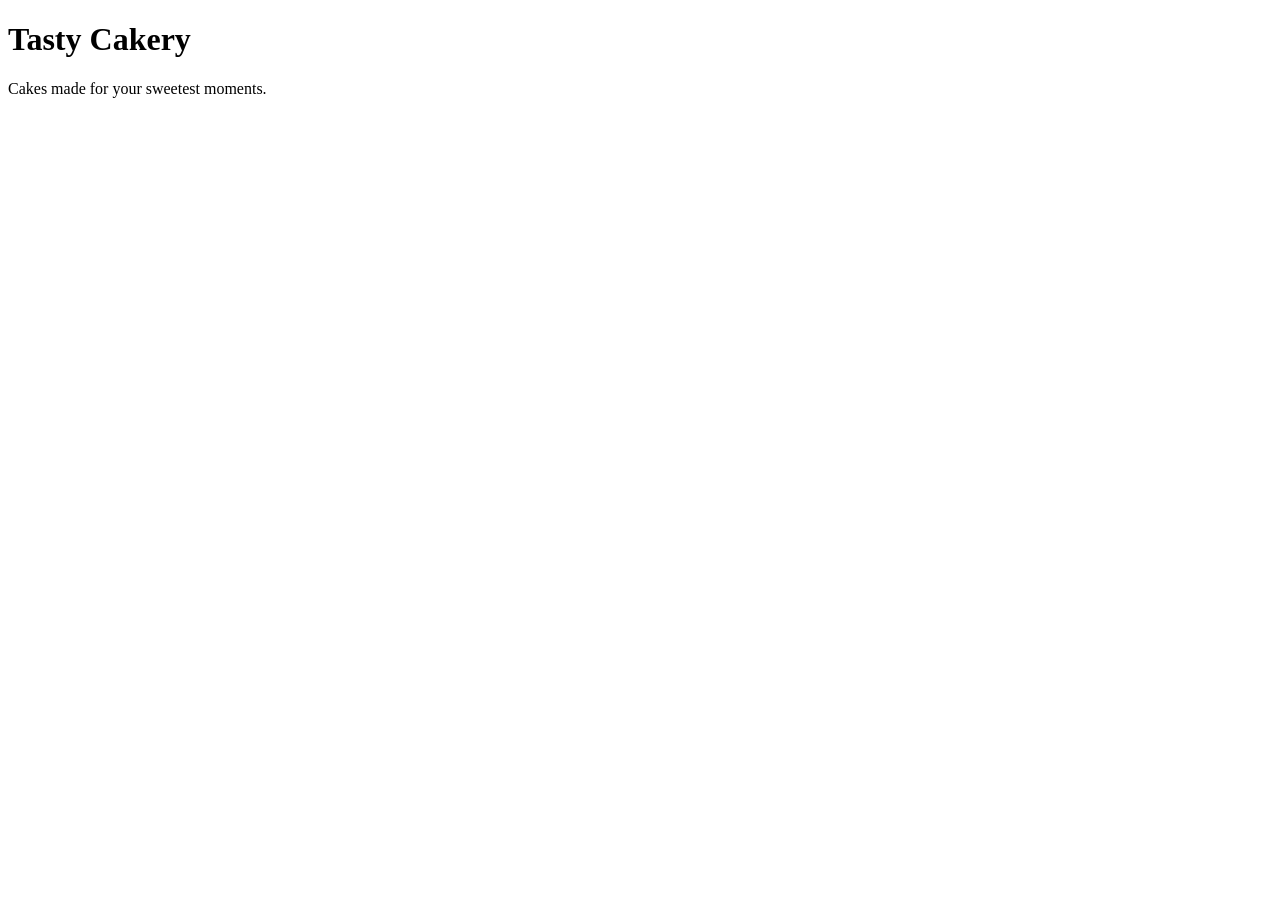
==== index.html @ 33e9cda9 "Initial Tasty Cakery website" ====
<!DOCTYPE html>
<html lang="en">

<head>
    <meta charset="UTF-8">
    <meta name="viewport" content="width=device-width, initial-scale=1.0">

    <title>Tasty Cakery</title>
</head>

<body>

    <h1>Tasty Cakery</h1>

    <p>Cakes made for your sweetest moments.</p>

</body>

</html>
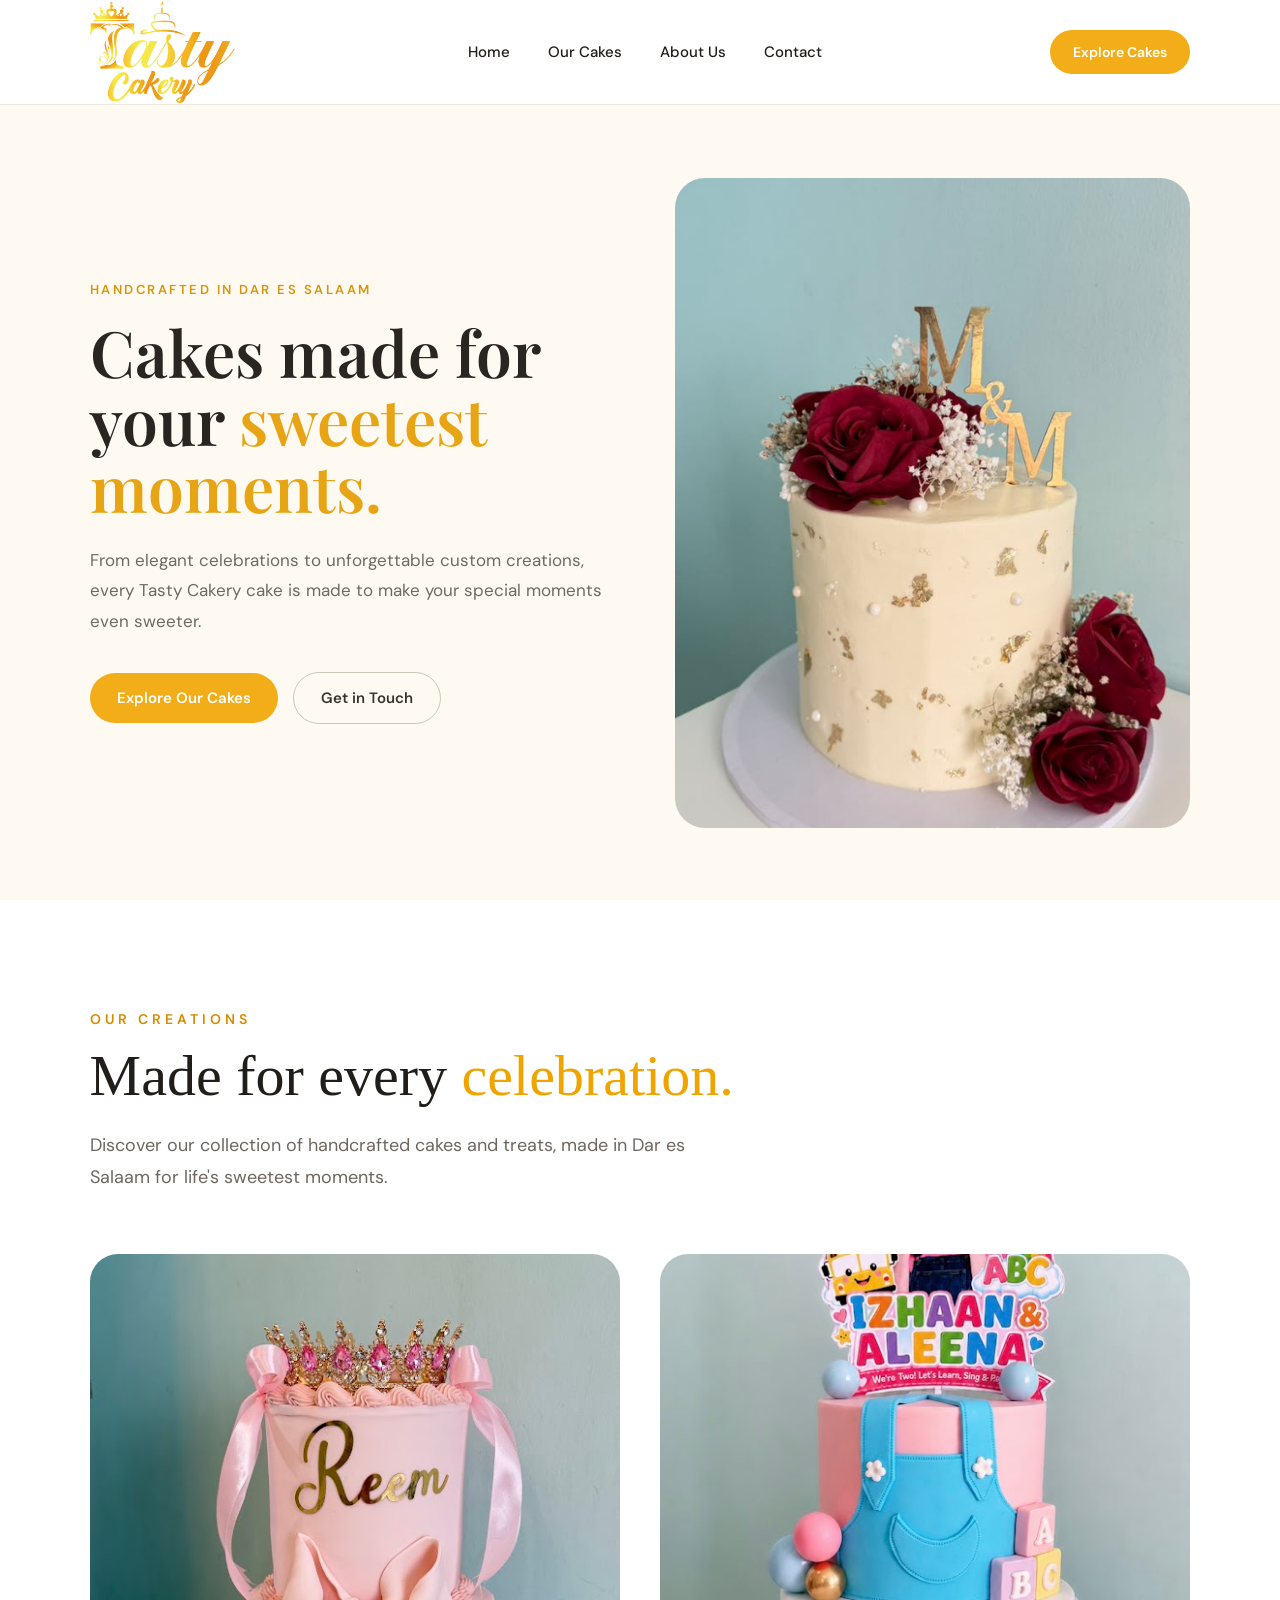
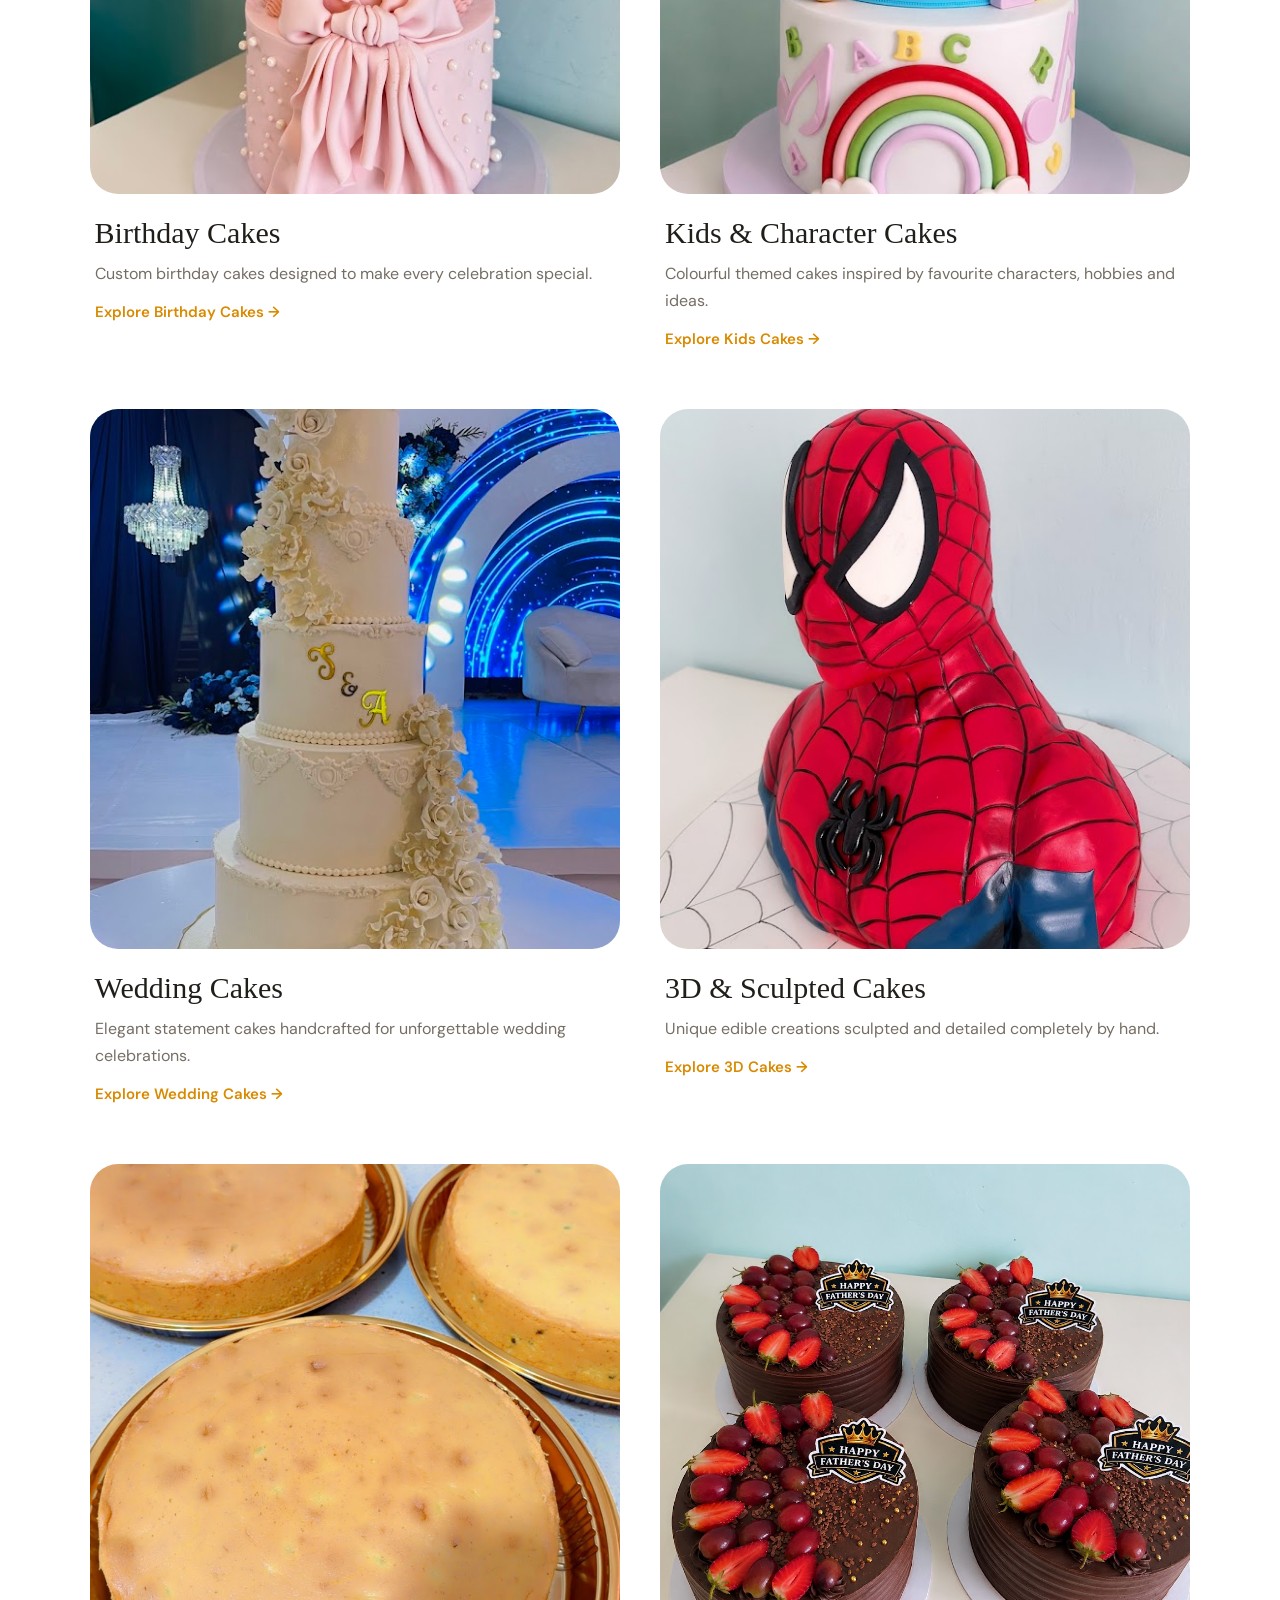
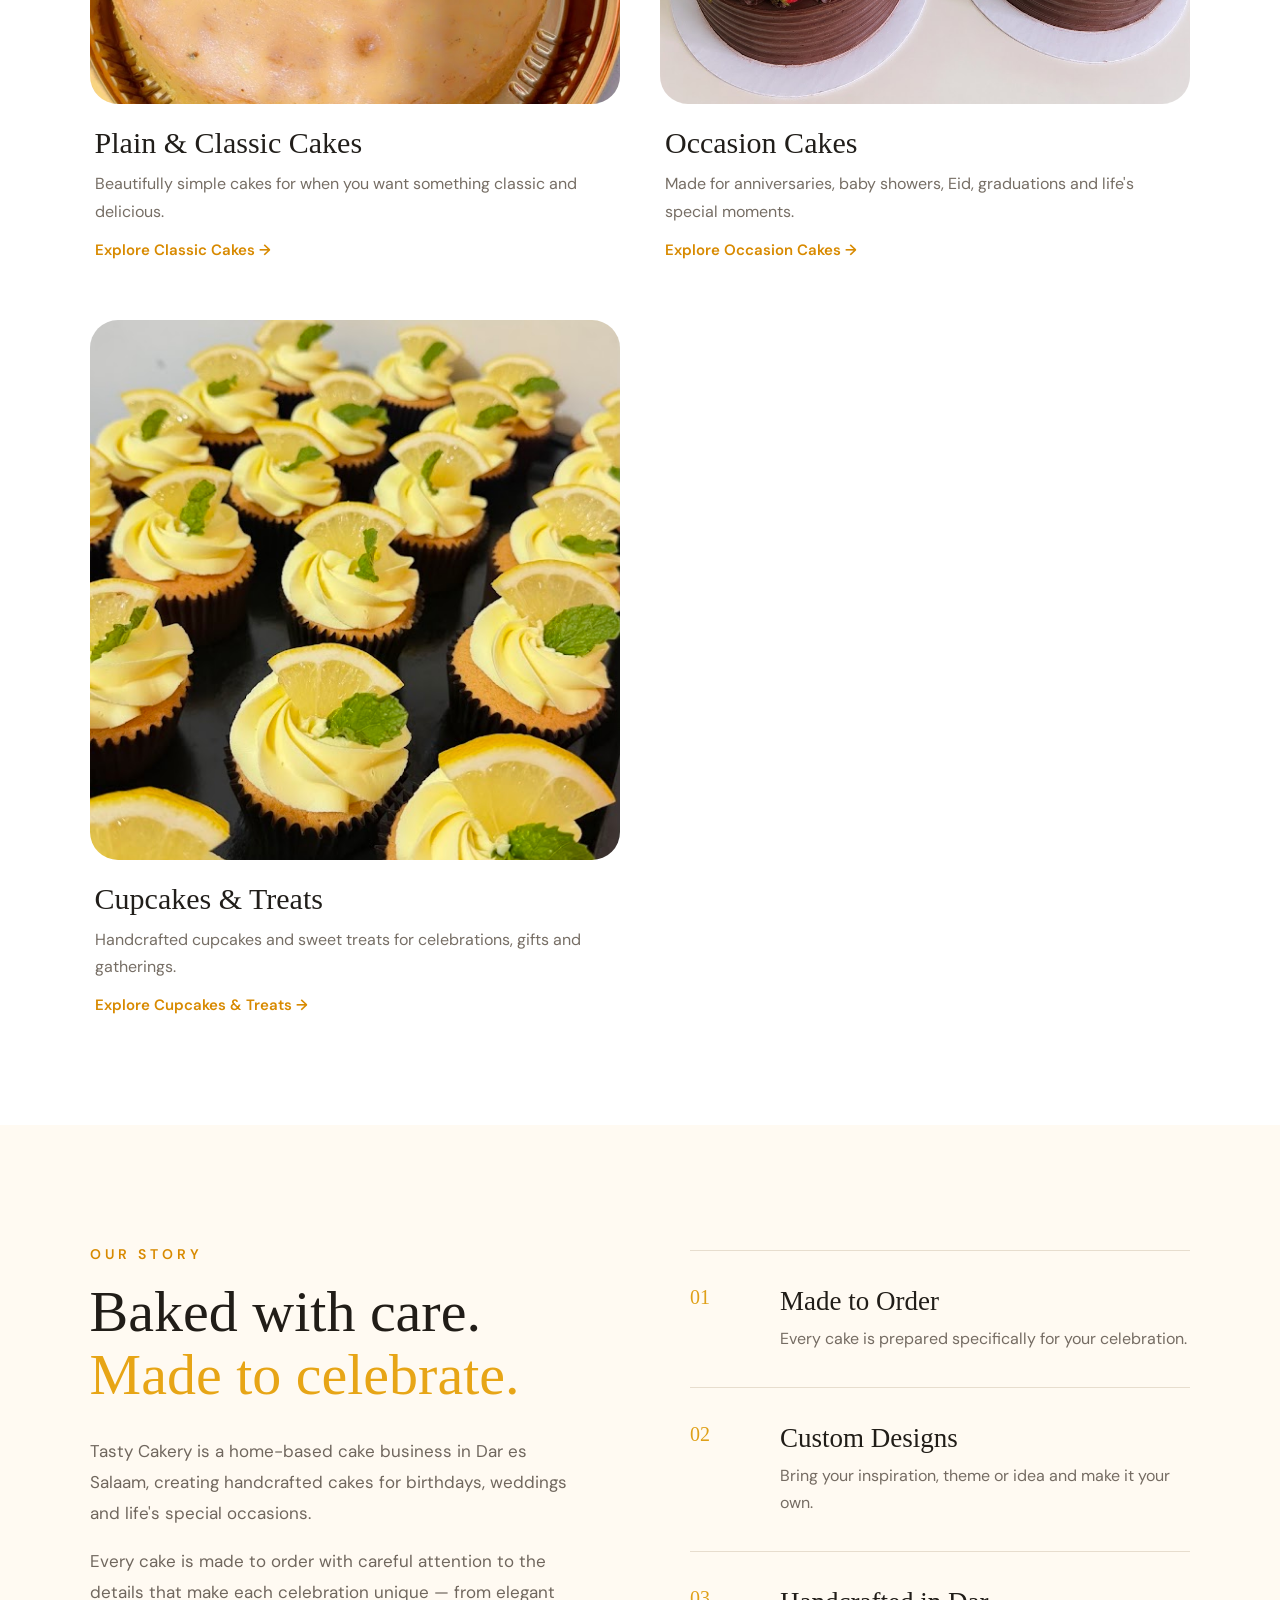
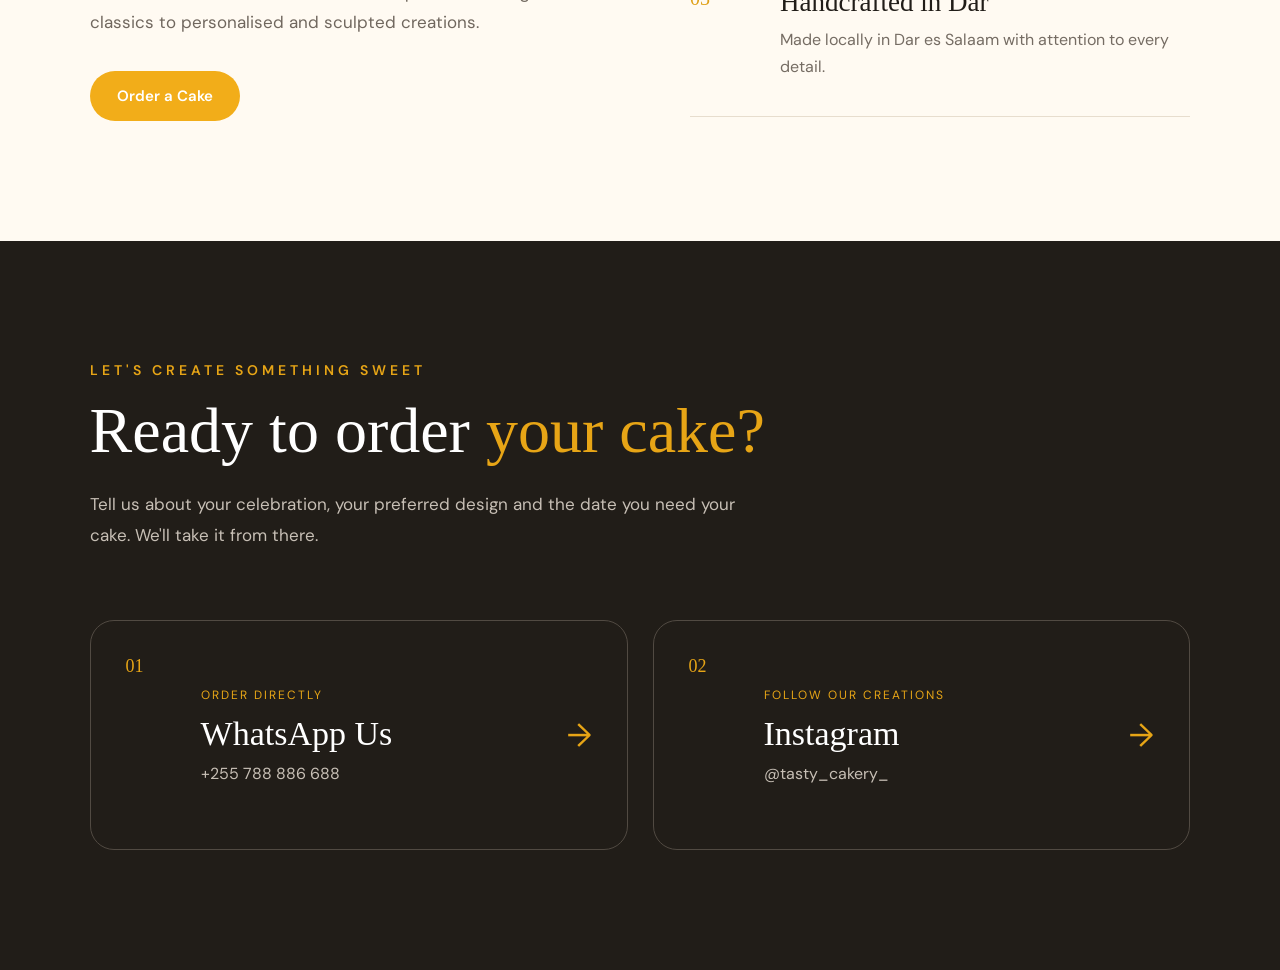
==== commit 094faa14: "Complete Tasty Cakery website and admin system" ====
--- a/index.html
+++ b/index.html
@@ -5,14 +5,428 @@
     <meta charset="UTF-8">
     <meta name="viewport" content="width=device-width, initial-scale=1.0">
 
-    <title>Tasty Cakery</title>
+    <title>Tasty Cakery | Custom Cakes in Dar es Salaam</title>
+
+    <link rel="stylesheet" href="css/styles.css">
 </head>
 
 <body>
 
-    <h1>Tasty Cakery</h1>
-
-    <p>Cakes made for your sweetest moments.</p>
+    <!-- NAVIGATION -->
+    <header class="navbar">
+
+        <div class="logo">
+            <img src="images/logo/tasty-cakery-logo.png" alt="Tasty Cakery Logo">
+        </div>
+
+        <nav class="nav-links">
+            <a href="#home">Home</a>
+            <a href="#cakes">Our Cakes</a>
+            <a href="#about">About Us</a>
+            <a href="#contact">Contact</a>
+        </nav>
+
+        <a href="#cakes" class="nav-button">Explore Cakes</a>
+
+    </header>
+
+
+    <!-- HERO SECTION -->
+    <main>
+
+        <section class="hero" id="home">
+
+            <div class="hero-content">
+
+                <p class="hero-small-text">HANDCRAFTED IN DAR ES SALAAM</p>
+
+                <h1>
+                    Cakes made for your
+                    <span>sweetest moments.</span>
+                </h1>
+
+                <p class="hero-description">
+                    From elegant celebrations to unforgettable custom creations,
+                    every Tasty Cakery cake is made to make your special moments
+                    even sweeter.
+                </p>
+
+                <div class="hero-buttons">
+
+                    <a href="#cakes" class="primary-button">
+                        Explore Our Cakes
+                    </a>
+
+                    <a href="#contact" class="secondary-button">
+                        Get in Touch
+                    </a>
+
+                </div>
+
+            </div>
+
+            <div class="hero-image">
+                <img src="images/cakes/hero-cake.jpg"
+                     alt="Custom cake by Tasty Cakery">
+            </div>
+
+        </section>
+
+
+        <!-- OUR CAKES SECTION -->
+        <section class="cakes-section" id="cakes">
+
+            <div class="cakes-heading">
+
+                <p class="section-label">OUR CREATIONS</p>
+
+                <h2>
+                    Made for every
+                    <span>celebration.</span>
+                </h2>
+
+                <p class="section-description">
+                    Discover our collection of handcrafted cakes and treats,
+                    made in Dar es Salaam for life's sweetest moments.
+                </p>
+
+            </div>
+
+
+            <div class="cake-categories">
+
+                <!-- Birthday Cakes -->
+                <div class="cake-category">
+
+                    <div class="category-image">
+                        <img src="images/cakes/birthday-cake.jpg"
+                             alt="Birthday cake by Tasty Cakery">
+                    </div>
+
+                    <div class="category-info">
+
+                        <h3>Birthday Cakes</h3>
+
+                        <p>
+                            Custom birthday cakes designed to make every
+                            celebration special.
+                        </p>
+
+                        <a href="pages/birthday.html">
+                            Explore Birthday Cakes →
+                        </a>
+
+                    </div>
+
+                </div>
+
+
+                <!-- Kids & Character Cakes -->
+                <div class="cake-category">
+
+                    <div class="category-image">
+                        <img src="images/cakes/kids-character-cake.jpg"
+                             alt="Kids and character cake by Tasty Cakery">
+                    </div>
+
+                    <div class="category-info">
+
+                        <h3>Kids & Character Cakes</h3>
+
+                        <p>
+                            Colourful themed cakes inspired by favourite
+                            characters, hobbies and ideas.
+                        </p>
+
+                        <a href="pages/kids-character.html">
+                            Explore Kids Cakes →
+                        </a>
+
+                    </div>
+
+                </div>
+
+
+                <!-- Wedding Cakes -->
+                <div class="cake-category">
+
+                    <div class="category-image">
+                        <img src="images/cakes/wedding-cake.jpg"
+                             alt="Wedding cake by Tasty Cakery">
+                    </div>
+
+                    <div class="category-info">
+
+                        <h3>Wedding Cakes</h3>
+
+                        <p>
+                            Elegant statement cakes handcrafted for
+                            unforgettable wedding celebrations.
+                        </p>
+
+                        <a href="pages/wedding.html">
+                            Explore Wedding Cakes →
+                        </a>
+
+                    </div>
+
+                </div>
+
+
+                <!-- 3D Cakes -->
+                <div class="cake-category">
+
+                    <div class="category-image">
+                        <img src="images/cakes/3d-cake.jpg"
+                             alt="3D Spider-Man cake by Tasty Cakery">
+                    </div>
+
+                    <div class="category-info">
+
+                        <h3>3D & Sculpted Cakes</h3>
+
+                        <p>
+                            Unique edible creations sculpted and detailed
+                            completely by hand.
+                        </p>
+
+                        <a href="pages/3d.html">
+                            Explore 3D Cakes →
+                        </a>
+
+                    </div>
+
+                </div>
+
+
+                <!-- Plain Cakes -->
+                <div class="cake-category">
+
+                    <div class="category-image">
+                        <img src="images/cakes/plain-cake.jpg"
+                             alt="Plain cakes by Tasty Cakery">
+                    </div>
+
+                    <div class="category-info">
+
+                        <h3>Plain & Classic Cakes</h3>
+
+                        <p>
+                            Beautifully simple cakes for when you want
+                            something classic and delicious.
+                        </p>
+
+                        <a href="pages/plain.html">
+                            Explore Classic Cakes →
+                        </a>
+
+                    </div>
+
+                </div>
+
+
+                <!-- Occasion Cakes -->
+                <div class="cake-category">
+
+                    <div class="category-image">
+                        <img src="images/cakes/occasion-cake.jpg"
+                             alt="Occasion cake by Tasty Cakery">
+                    </div>
+
+                    <div class="category-info">
+
+                        <h3>Occasion Cakes</h3>
+
+                        <p>
+                            Made for anniversaries, baby showers, Eid,
+                            graduations and life's special moments.
+                        </p>
+
+                        <a href="pages/occasions.html">
+                            Explore Occasion Cakes →
+                        </a>
+
+                    </div>
+
+                </div>
+
+
+                <!-- Cupcakes & Treats -->
+                <div class="cake-category">
+
+                    <div class="category-image">
+                        <img src="images/cakes/cupcakes.jpg"
+                             alt="Cupcakes by Tasty Cakery">
+                    </div>
+
+                    <div class="category-info">
+
+                        <h3>Cupcakes & Treats</h3>
+
+                        <p>
+                            Handcrafted cupcakes and sweet treats for
+                            celebrations, gifts and gatherings.
+                        </p>
+
+                        <a href="pages/cupcakes.html">
+                            Explore Cupcakes & Treats →
+                        </a>
+
+                    </div>
+
+                </div>
+
+            </div>
+
+        </section>
+
+
+        <!-- ABOUT US SECTION -->
+        <section class="about-section" id="about">
+
+            <div class="about-content">
+
+                <p class="section-label">OUR STORY</p>
+
+                <h2>
+                    Baked with care.
+                    <span>Made to celebrate.</span>
+                </h2>
+
+                <p class="about-text">
+                    Tasty Cakery is a home-based cake business in Dar es Salaam,
+                    creating handcrafted cakes for birthdays, weddings and life's
+                    special occasions.
+                </p>
+
+                <p class="about-text">
+                    Every cake is made to order with careful attention to the
+                    details that make each celebration unique — from elegant
+                    classics to personalised and sculpted creations.
+                </p>
+
+                <a href="#contact" class="primary-button">
+                    Order a Cake
+                </a>
+
+            </div>
+
+
+            <div class="about-feature">
+
+                <div class="about-stat">
+
+                    <span>01</span>
+
+                    <div>
+                        <h3>Made to Order</h3>
+                        <p>
+                            Every cake is prepared specifically for your celebration.
+                        </p>
+                    </div>
+
+                </div>
+
+
+                <div class="about-stat">
+
+                    <span>02</span>
+
+                    <div>
+                        <h3>Custom Designs</h3>
+                        <p>
+                            Bring your inspiration, theme or idea and make it your own.
+                        </p>
+                    </div>
+
+                </div>
+
+
+                <div class="about-stat">
+
+                    <span>03</span>
+
+                    <div>
+                        <h3>Handcrafted in Dar</h3>
+                        <p>
+                            Made locally in Dar es Salaam with attention to every detail.
+                        </p>
+                    </div>
+
+                </div>
+
+            </div>
+
+        </section>
+
+
+        <!-- CONTACT SECTION -->
+        <section class="contact-section" id="contact">
+
+            <div class="contact-heading">
+
+                <p class="section-label">
+                    LET'S CREATE SOMETHING SWEET
+                </p>
+
+                <h2>
+                    Ready to order
+                    <span>your cake?</span>
+                </h2>
+
+                <p>
+                    Tell us about your celebration, your preferred design
+                    and the date you need your cake. We'll take it from there.
+                </p>
+
+            </div>
+
+
+            <div class="contact-options">
+
+                <!-- WHATSAPP -->
+                <a href="https://wa.me/255788886688"
+                   target="_blank"
+                   class="contact-card">
+
+                    <span class="contact-number">01</span>
+
+                    <div>
+                        <p class="contact-label">ORDER DIRECTLY</p>
+                        <h3>WhatsApp Us</h3>
+                        <p>+255 788 886 688</p>
+                    </div>
+
+                    <span class="contact-arrow">→</span>
+
+                </a>
+
+
+                <!-- INSTAGRAM -->
+                <a href="https://www.instagram.com/tasty_cakery_/"
+                   target="_blank"
+                   class="contact-card">
+
+                    <span class="contact-number">02</span>
+
+                    <div>
+                        <p class="contact-label">FOLLOW OUR CREATIONS</p>
+                        <h3>Instagram</h3>
+                        <p>@tasty_cakery_</p>
+                    </div>
+
+                    <span class="contact-arrow">→</span>
+
+                </a>
+
+            </div>
+
+        </section>
+
+    </main>
+
+
+    <script src="js/script.js"></script>
 
 </body>
 
--- a/css/styles.css
+++ b/css/styles.css
@@ -0,0 +1,1634 @@
+@import url('https://fonts.googleapis.com/css2?family=DM+Sans:wght@400;500;600&family=Playfair+Display:wght@500;600;700&display=swap');
+
+
+/* RESET */
+
+* {
+    margin: 0;
+    padding: 0;
+    box-sizing: border-box;
+}
+
+
+html {
+    scroll-behavior: smooth;
+}
+
+
+body {
+    font-family: 'DM Sans', sans-serif;
+    background-color: #fffdf9;
+    color: #2d2926;
+}
+
+
+/* NAVIGATION */
+
+.navbar {
+    height: 105px;
+    padding: 0 7%;
+
+    display: flex;
+    align-items: center;
+    justify-content: space-between;
+
+    background-color: #ffffff;
+
+    border-bottom: 1px solid #f0ece4;
+}
+
+
+.logo img {
+    width: 145px;
+    display: block;
+}
+
+
+.nav-links {
+    display: flex;
+    gap: 38px;
+}
+
+
+.nav-links a {
+    text-decoration: none;
+    color: #3b3733;
+
+    font-size: 15px;
+    font-weight: 500;
+
+    transition: 0.3s;
+}
+
+
+.nav-links a:hover {
+    color: #e7a516;
+}
+
+
+.nav-button {
+    text-decoration: none;
+
+    background-color: #f2ad19;
+    color: white;
+
+    padding: 13px 23px;
+
+    border-radius: 30px;
+
+    font-size: 14px;
+    font-weight: 600;
+
+    transition: 0.3s;
+}
+
+
+.nav-button:hover {
+    background-color: #d99300;
+}
+
+
+/* HERO */
+
+.hero {
+    min-height: calc(100vh - 105px);
+
+    display: grid;
+    grid-template-columns: 1fr 1fr;
+
+    align-items: center;
+
+    gap: 70px;
+
+    padding: 70px 7%;
+
+    background-color: #fffaf1;
+}
+
+
+.hero-content {
+    max-width: 650px;
+}
+
+
+.hero-small-text {
+    color: #d7950b;
+
+    font-size: 13px;
+    font-weight: 600;
+
+    letter-spacing: 2.5px;
+
+    margin-bottom: 20px;
+}
+
+
+.hero h1 {
+    font-family: 'Playfair Display', serif;
+
+    font-size: clamp(48px, 5vw, 76px);
+    line-height: 1.05;
+
+    font-weight: 600;
+
+    color: #292521;
+
+    margin-bottom: 25px;
+}
+
+
+.hero h1 span {
+    color: #e7a516;
+}
+
+
+.hero-description {
+    max-width: 560px;
+
+    font-size: 17px;
+    line-height: 1.8;
+
+    color: #706961;
+
+    margin-bottom: 35px;
+}
+
+
+.hero-buttons {
+    display: flex;
+    align-items: center;
+    gap: 15px;
+}
+
+
+.primary-button,
+.secondary-button {
+    display: inline-block;
+
+    text-decoration: none;
+
+    padding: 15px 27px;
+
+    border-radius: 30px;
+
+    font-size: 15px;
+    font-weight: 600;
+
+    transition: 0.3s;
+}
+
+
+.primary-button {
+    background-color: #f2ad19;
+    color: #ffffff;
+}
+
+
+.primary-button:hover {
+    background-color: #d99300;
+}
+
+
+.secondary-button {
+    color: #3a342e;
+
+    border: 1px solid #cfc5b7;
+
+    background-color: transparent;
+}
+
+
+.secondary-button:hover {
+    border-color: #e7a516;
+    color: #d7950b;
+}
+
+
+/* TEMPORARY CAKE IMAGE AREA */
+
+/* HERO CAKE IMAGE */
+
+.hero-image {
+    height: 650px;
+    border-radius: 30px;
+    overflow: hidden;
+}
+
+.hero-image img {
+    width: 100%;
+    height: 100%;
+    object-fit: cover;
+    object-position: center;
+    display: block;
+}
+/* MOBILE */
+
+@media (max-width: 850px) {
+
+    .nav-links {
+        display: none;
+    }
+
+    .navbar {
+        padding: 0 5%;
+    }
+
+    .logo img {
+        width: 120px;
+    }
+
+    .hero {
+        grid-template-columns: 1fr;
+
+        padding: 50px 6%;
+    }
+
+    .hero-image {
+    height: 430px;
+}
+
+    .hero h1 {
+        font-size: 48px;
+    }
+
+}
+/* =========================
+   OUR CAKES SECTION
+========================= */
+
+.cakes-section {
+    padding: 110px 7%;
+    background: #ffffff;
+}
+
+.cakes-heading {
+    max-width: 700px;
+    margin-bottom: 60px;
+}
+
+.section-label {
+    color: #d88a00;
+    font-size: 14px;
+    font-weight: 600;
+    letter-spacing: 4px;
+    margin-bottom: 18px;
+}
+
+.cakes-heading h2 {
+    font-family: Georgia, serif;
+    font-size: 58px;
+    line-height: 1.05;
+    font-weight: 400;
+    color: #211e1a;
+    margin: 0 0 22px;
+}
+
+.cakes-heading h2 span {
+    color: #efa400;
+}
+
+.section-description {
+    font-size: 18px;
+    line-height: 1.8;
+    color: #6f675f;
+    max-width: 620px;
+}
+
+.cake-categories {
+    display: grid;
+    grid-template-columns: repeat(2, 1fr);
+    gap: 55px 35px;
+}
+
+.cake-category {
+    width: 100%;
+}
+
+.category-image {
+    width: 100%;
+    height: 430px;
+    border-radius: 24px;
+    overflow: hidden;
+}
+
+.placeholder-image {
+    background: #f4ead7;
+    display: flex;
+    align-items: center;
+    justify-content: center;
+    color: #b68a46;
+    font-size: 17px;
+}
+
+.category-info {
+    padding: 22px 5px 0;
+}
+
+.category-info h3 {
+    font-family: Georgia, serif;
+    font-size: 30px;
+    font-weight: 400;
+    color: #211e1a;
+    margin: 0 0 10px;
+}
+
+.category-info p {
+    color: #766e65;
+    font-size: 16px;
+    line-height: 1.7;
+    margin-bottom: 14px;
+}
+
+.category-info a {
+    color: #d88a00;
+    text-decoration: none;
+    font-weight: 600;
+    font-size: 15px;
+}
+
+.category-info a:hover {
+    text-decoration: underline;
+}
+
+
+/* MOBILE */
+
+@media (max-width: 800px) {
+
+    .cakes-section {
+        padding: 75px 6%;
+    }
+
+    .cakes-heading h2 {
+        font-size: 43px;
+    }
+
+    .cake-categories {
+        grid-template-columns: 1fr;
+    }
+
+    .category-image {
+        height: 380px;
+    }
+}
+
+/* =========================
+   OUR CAKES SECTION
+========================= */
+
+.cakes-section {
+    padding: 110px 7%;
+    background-color: #ffffff;
+}
+
+.cakes-heading {
+    max-width: 720px;
+    margin-bottom: 60px;
+}
+
+.section-label {
+    color: #d88a00;
+    font-size: 14px;
+    font-weight: 600;
+    letter-spacing: 4px;
+    margin-bottom: 18px;
+}
+
+.cakes-heading h2 {
+    font-family: Georgia, serif;
+    font-size: 58px;
+    line-height: 1.05;
+    font-weight: 400;
+    color: #211e1a;
+    margin: 0 0 22px;
+}
+
+.cakes-heading h2 span {
+    color: #efa400;
+}
+
+.section-description {
+    font-size: 18px;
+    line-height: 1.8;
+    color: #6f675f;
+    max-width: 620px;
+}
+
+
+/* CATEGORY GRID */
+
+.cake-categories {
+    display: grid;
+    grid-template-columns: repeat(2, 1fr);
+    gap: 55px 35px;
+}
+
+.cake-category {
+    width: 100%;
+}
+
+
+/* CATEGORY IMAGE */
+
+.category-image {
+    width: 100%;
+    height: 430px;
+    border-radius: 24px;
+    overflow: hidden;
+}
+
+.placeholder-image {
+    background-color: #f7eddb;
+    display: flex;
+    align-items: center;
+    justify-content: center;
+    color: #b9893e;
+    font-size: 17px;
+    letter-spacing: 1px;
+}
+
+
+/* CATEGORY TEXT */
+
+.category-info {
+    padding: 22px 5px 0;
+}
+
+.category-info h3 {
+    font-family: Georgia, serif;
+    font-size: 30px;
+    font-weight: 400;
+    color: #211e1a;
+    margin: 0 0 10px;
+}
+
+.category-info p {
+    color: #766e65;
+    font-size: 16px;
+    line-height: 1.7;
+    margin: 0 0 14px;
+}
+
+.category-info a {
+    color: #d88a00;
+    text-decoration: none;
+    font-size: 15px;
+    font-weight: 600;
+}
+
+.category-info a:hover {
+    text-decoration: underline;
+}
+
+
+/* MOBILE */
+
+@media (max-width: 800px) {
+
+    .cakes-section {
+        padding: 75px 6%;
+    }
+
+    .cakes-heading h2 {
+        font-size: 43px;
+    }
+
+    .cake-categories {
+        grid-template-columns: 1fr;
+    }
+
+    .category-image {
+        height: 380px;
+    }
+}
+/* Birthday cake image */
+/* Cake category images */
+.category-image {
+    width: 100%;
+    height: 540px;
+    border-radius: 28px;
+    overflow: hidden;
+}
+
+/* Cake category cards - portrait photo layout */
+
+.cake-categories {
+    display: grid;
+    grid-template-columns: repeat(2, 1fr);
+    gap: 60px 40px;
+}
+
+.category-image {
+    width: 100%;
+    aspect-ratio: 4 / 5;
+    border-radius: 28px;
+    overflow: hidden;
+    background-color: #f7ead2;
+}
+
+.category-image img {
+    width: 100%;
+    height: 100%;
+    object-fit: cover;
+    object-position: center;
+    display: block;
+}
+/* =========================
+   BIRTHDAY PAGE FIXES
+========================= */
+
+/* Keep navbar logo at the correct size */
+.navbar .logo {
+    width: 150px;
+    height: auto;
+    display: block;
+}
+
+/* Make sure navbar stays properly aligned */
+.navbar .nav-container {
+    display: flex;
+    align-items: center;
+    justify-content: space-between;
+}
+/* =========================================
+   BIRTHDAY CAKES PAGE
+========================================= */
+
+.collection-page {
+    background: #fffaf2;
+}
+
+/* Page introduction */
+.collection-hero {
+    text-align: center;
+    padding: 90px 8% 60px;
+}
+
+.collection-label {
+    color: #d88900;
+    font-size: 14px;
+    letter-spacing: 4px;
+    text-transform: uppercase;
+    margin-bottom: 15px;
+}
+
+.collection-hero h1 {
+    font-family: Georgia, "Times New Roman", serif;
+    font-size: 64px;
+    font-weight: 500;
+    margin: 0 0 20px;
+    color: #211d19;
+}
+
+.collection-hero p {
+    max-width: 720px;
+    margin: 0 auto;
+    font-size: 18px;
+    line-height: 1.7;
+    color: #6c6258;
+}
+
+/* Birthday cake gallery */
+.cake-gallery {
+    width: 86%;
+    max-width: 1300px;
+    margin: 20px auto 100px;
+}
+
+.gallery-grid {
+    display: grid;
+    grid-template-columns: repeat(3, 1fr);
+    gap: 28px;
+}
+
+.gallery-item {
+    height: 420px;
+    border-radius: 24px;
+    overflow: hidden;
+    background: #f7ead1;
+}
+
+.gallery-placeholder {
+    width: 100%;
+    height: 100%;
+    display: flex;
+    align-items: center;
+    justify-content: center;
+
+    color: #b97818;
+    font-size: 18px;
+    letter-spacing: 1px;
+}
+
+.gallery-item {
+    height: 430px;
+    border-radius: 28px;
+    overflow: hidden;
+    background: #f3ead9;
+}
+
+.gallery-item img {
+    width: 100%;
+    height: 100%;
+    object-fit: cover;
+    display: block;
+}
+
+/* Bottom custom-order section */
+.custom-order {
+    background: #f7ead1;
+    text-align: center;
+    padding: 90px 20px;
+}
+
+.custom-order .collection-label {
+    margin-bottom: 12px;
+}
+
+.custom-order h2 {
+    font-family: Georgia, "Times New Roman", serif;
+    font-size: 46px;
+    font-weight: 500;
+    color: #211d19;
+    margin: 0 0 18px;
+}
+
+.custom-order p {
+    max-width: 650px;
+    margin: 0 auto 30px;
+    color: #6c6258;
+    font-size: 17px;
+    line-height: 1.7;
+}
+
+/* Fix links on inner pages */
+.navbar nav a {
+    color: #211d19;
+    text-decoration: none;
+}
+
+.logo-link {
+    text-decoration: none;
+}
+
+/* Responsive */
+@media (max-width: 900px) {
+    .gallery-grid {
+        grid-template-columns: repeat(2, 1fr);
+    }
+
+    .collection-hero h1 {
+        font-size: 48px;
+    }
+}
+
+@media (max-width: 600px) {
+    .cake-gallery {
+        grid-template-columns: 1fr;
+    }
+
+    .collection-hero {
+        padding: 60px 6% 40px;
+    }
+
+    .collection-hero h1 {
+        font-size: 40px;
+    }
+}
+
+/* =========================================
+   BIRTHDAY PAGE - RESPONSIVE GALLERY
+========================================= */
+
+@media (max-width: 900px) {
+    .gallery-grid {
+        grid-template-columns: repeat(2, 1fr);
+    }
+
+    .collection-hero h1 {
+        font-size: 48px;
+    }
+}
+
+@media (max-width: 600px) {
+    .gallery-grid {
+        grid-template-columns: 1fr;
+    }
+
+    .collection-hero {
+        padding: 60px 6% 40px;
+    }
+
+    .collection-hero h1 {
+        font-size: 40px;
+    }
+}
+/* =========================================
+   BIRTHDAY COLLECTION HEADING
+========================================= */
+
+.collection-heading {
+    text-align: center;
+    max-width: 850px;
+    margin: 0 auto;
+    padding: 75px 30px 55px;
+}
+
+.collection-label {
+    color: #d98b00;
+    font-size: 14px;
+    font-weight: 600;
+    letter-spacing: 4px;
+    text-transform: uppercase;
+    margin-bottom: 18px;
+}
+
+.collection-heading h1 {
+    font-family: Georgia, "Times New Roman", serif;
+    font-size: 64px;
+    font-weight: 400;
+    line-height: 1.05;
+    color: #211d18;
+    margin: 0 0 22px;
+}
+
+.collection-description {
+    max-width: 680px;
+    margin: 0 auto;
+    font-size: 18px;
+    line-height: 1.8;
+    color: #6b6258;
+}
+
+.heading-decoration {
+    width: 45px;
+    height: 2px;
+    background: #e9a10b;
+    margin: 30px auto 0;
+}
+@media (max-width: 600px) {
+
+    .collection-heading {
+        padding: 55px 20px 40px;
+    }
+
+    .collection-heading h1 {
+        font-size: 43px;
+    }
+
+    .collection-description {
+        font-size: 16px;
+        line-height: 1.7;
+    }
+
+    .collection-label {
+        font-size: 12px;
+        letter-spacing: 3px;
+    }
+}
+/* =========================================
+   NAVBAR FIX - ALL PAGES
+========================================= */
+
+.navbar {
+    background: #ffffff;
+    width: 100%;
+    border-bottom: 1px solid #eee8df;
+}
+
+.nav-container {
+    max-width: 1450px;
+    height: 110px;
+    margin: 0 auto;
+    padding: 0 40px;
+
+    display: flex;
+    align-items: center;
+    justify-content: space-between;
+}
+
+.logo-link {
+    display: flex;
+    align-items: center;
+    height: 100%;
+}
+
+.logo {
+    width: 150px;
+    height: 95px;
+    object-fit: contain;
+    display: block;
+}
+
+.nav-container nav {
+    display: flex;
+    align-items: center;
+    gap: 45px;
+    margin-left: auto;
+    margin-right: 45px;
+}
+
+.nav-container nav a {
+    text-decoration: none;
+    color: #211d18;
+    font-size: 16px;
+    font-weight: 500;
+}
+
+.nav-container nav a:hover {
+    color: #e9a10b;
+}
+
+.nav-container .btn {
+    flex-shrink: 0;
+}
+
+/* =========================================
+   BIRTHDAY CAKE GALLERY IMAGES
+========================================= */
+
+.gallery-item {
+    width: 100%;
+    height: 500px;
+    border-radius: 28px;
+    overflow: hidden;
+    background: #f5ead7;
+}
+
+.gallery-item img {
+    width: 100%;
+    height: 100%;
+    object-fit: cover;
+    display: block;
+    transition: transform 0.4s ease;
+}
+
+.gallery-item:hover img {
+    transform: scale(1.035);
+}
+
+
+/* MOBILE */
+
+@media (max-width: 800px) {
+
+    .gallery-item {
+        height: 450px;
+    }
+
+}
+/* ========================================
+   CAKE GALLERY LIGHTBOX
+======================================== */
+
+.gallery-item img {
+    cursor: pointer;
+}
+
+.lightbox {
+    display: none;
+    position: fixed;
+    z-index: 9999;
+    left: 0;
+    top: 0;
+    width: 100%;
+    height: 100%;
+    background: rgba(0, 0, 0, 0.88);
+
+    justify-content: center;
+    align-items: center;
+    padding: 40px;
+}
+
+.lightbox.active {
+    display: flex;
+}
+
+.lightbox-image {
+    max-width: 90%;
+    max-height: 90vh;
+    object-fit: contain;
+    border-radius: 12px;
+}
+
+.lightbox-close {
+    position: absolute;
+    top: 25px;
+    right: 40px;
+
+    color: white;
+    font-size: 45px;
+    font-weight: 300;
+
+    cursor: pointer;
+    z-index: 10000;
+}
+
+.lightbox-close:hover {
+    opacity: 0.7;
+}
+/* =========================================
+   ABOUT TASTY CAKERY
+========================================= */
+
+.about-section {
+    padding: 120px 7%;
+    background: #fffaf2;
+
+    display: grid;
+    grid-template-columns: 1fr 1fr;
+    gap: 100px;
+    align-items: center;
+}
+
+.about-content {
+    max-width: 620px;
+}
+
+.about-content h2 {
+    font-family: Georgia, "Times New Roman", serif;
+    font-size: 58px;
+    line-height: 1.08;
+    font-weight: 400;
+    color: #211d18;
+    margin: 0 0 30px;
+}
+
+.about-content h2 span {
+    display: block;
+    color: #e7a516;
+}
+
+.about-text {
+    color: #70675e;
+    font-size: 17px;
+    line-height: 1.8;
+    margin-bottom: 18px;
+}
+
+.about-content .primary-button {
+    margin-top: 15px;
+}
+
+
+/* ABOUT FEATURES */
+
+.about-feature {
+    border-top: 1px solid #e7ddce;
+}
+
+.about-stat {
+    display: grid;
+    grid-template-columns: 70px 1fr;
+    gap: 20px;
+
+    padding: 35px 0;
+    border-bottom: 1px solid #e7ddce;
+}
+
+.about-stat > span {
+    color: #dfa018;
+    font-family: Georgia, serif;
+    font-size: 20px;
+}
+
+.about-stat h3 {
+    font-family: Georgia, serif;
+    font-size: 27px;
+    font-weight: 400;
+    color: #211d18;
+    margin: 0 0 8px;
+}
+
+.about-stat p {
+    color: #756c63;
+    line-height: 1.7;
+    margin: 0;
+}
+
+
+/* ABOUT MOBILE */
+
+@media (max-width: 850px) {
+
+    .about-section {
+        grid-template-columns: 1fr;
+        gap: 60px;
+        padding: 80px 6%;
+    }
+
+    .about-content h2 {
+        font-size: 44px;
+    }
+
+}
+/* =========================================
+   CONTACT / ORDER SECTION
+========================================= */
+
+.contact-section {
+    padding: 120px 7%;
+    background: #211d18;
+}
+
+.contact-heading {
+    max-width: 760px;
+    margin-bottom: 70px;
+}
+
+.contact-heading .section-label {
+    color: #e7a516;
+}
+
+.contact-heading h2 {
+    font-family: Georgia, "Times New Roman", serif;
+    font-size: 64px;
+    line-height: 1.05;
+    font-weight: 400;
+    color: #ffffff;
+    margin: 18px 0 25px;
+}
+
+.contact-heading h2 span {
+    color: #e7a516;
+}
+
+.contact-heading > p:last-child {
+    max-width: 650px;
+    color: #c7bfb5;
+    font-size: 17px;
+    line-height: 1.8;
+}
+
+
+/* CONTACT CARDS */
+
+.contact-options {
+    display: grid;
+    grid-template-columns: 1fr 1fr;
+    gap: 25px;
+}
+
+.contact-card {
+    min-height: 230px;
+    padding: 35px;
+
+    display: grid;
+    grid-template-columns: 55px 1fr auto;
+    gap: 20px;
+    align-items: center;
+
+    border: 1px solid #514a42;
+    border-radius: 24px;
+
+    text-decoration: none;
+    transition: 0.3s ease;
+}
+
+.contact-card:hover {
+    background: #2c2721;
+    border-color: #e7a516;
+    transform: translateY(-4px);
+}
+
+.contact-number {
+    align-self: start;
+    color: #e7a516;
+    font-family: Georgia, serif;
+    font-size: 18px;
+}
+
+.contact-label {
+    color: #e7a516 !important;
+    font-size: 12px !important;
+    letter-spacing: 2px;
+    margin-bottom: 12px !important;
+}
+
+.contact-card h3 {
+    font-family: Georgia, "Times New Roman", serif;
+    font-size: 34px;
+    font-weight: 400;
+    color: #ffffff;
+    margin: 0 0 10px;
+}
+
+.contact-card p {
+    color: #c7bfb5;
+    font-size: 16px;
+    margin: 0;
+}
+
+.contact-arrow {
+    color: #e7a516;
+    font-size: 32px;
+    transition: transform 0.3s ease;
+}
+
+.contact-card:hover .contact-arrow {
+    transform: translateX(6px);
+}
+
+
+/* CONTACT MOBILE */
+
+@media (max-width: 850px) {
+
+    .contact-section {
+        padding: 80px 6%;
+    }
+
+    .contact-heading h2 {
+        font-size: 46px;
+    }
+
+    .contact-options {
+        grid-template-columns: 1fr;
+    }
+
+    .contact-card {
+        min-height: 190px;
+        padding: 28px;
+    }
+
+}
+/* ========================================
+   ADMIN LOGIN
+======================================== */
+
+.admin-login-page {
+    min-height: 100vh;
+    display: flex;
+    align-items: center;
+    justify-content: center;
+    padding: 40px 20px;
+    background: #f7f3ee;
+}
+
+.admin-login-card {
+    width: 100%;
+    max-width: 460px;
+    background: #ffffff;
+    padding: 55px 45px;
+    border-radius: 18px;
+    box-shadow: 0 20px 60px rgba(0, 0, 0, 0.08);
+}
+
+.admin-login-card .section-label {
+    margin-bottom: 12px;
+}
+
+.admin-login-card h1 {
+    margin: 0 0 12px;
+    font-size: 42px;
+    line-height: 1.1;
+}
+
+.admin-login-intro {
+    margin-bottom: 35px;
+    color: #6d6d6d;
+    line-height: 1.6;
+}
+
+.admin-form-group {
+    margin-bottom: 22px;
+}
+
+.admin-form-group label {
+    display: block;
+    margin-bottom: 8px;
+    font-size: 14px;
+    font-weight: 600;
+}
+
+.admin-form-group input {
+    width: 100%;
+    padding: 15px 16px;
+    border: 1px solid #d8d2cc;
+    border-radius: 8px;
+    background: #ffffff;
+    font: inherit;
+    font-size: 15px;
+    outline: none;
+    box-sizing: border-box;
+}
+
+.admin-form-group input:focus {
+    border-color: #222222;
+}
+
+.admin-login-button {
+    width: 100%;
+    margin-top: 8px;
+    padding: 16px 20px;
+
+    border: none;
+    border-radius: 8px;
+
+    background: #1f1f1f;
+    color: #ffffff;
+
+    font: inherit;
+    font-weight: 600;
+    font-size: 15px;
+
+    cursor: pointer;
+    transition: 0.2s ease;
+}
+
+.admin-login-button:hover {
+    opacity: 0.88;
+}
+
+.admin-login-message {
+    min-height: 20px;
+    margin: 18px 0 0;
+    text-align: center;
+    font-size: 14px;
+}
+
+@media (max-width: 600px) {
+
+    .admin-login-card {
+        padding: 40px 25px;
+    }
+
+    .admin-login-card h1 {
+        font-size: 34px;
+    }
+}
+/* ========================================
+   ADMIN DASHBOARD
+======================================== */
+
+.admin-dashboard {
+    min-height: 100vh;
+    background: #f7f3ee;
+    padding: 50px 6%;
+}
+
+.admin-dashboard-header {
+    max-width: 1200px;
+    margin: 0 auto 45px;
+
+    display: flex;
+    justify-content: space-between;
+    align-items: flex-end;
+
+    gap: 30px;
+}
+
+.admin-dashboard-header h1 {
+    margin: 5px 0 8px;
+    font-size: 44px;
+}
+
+.admin-dashboard-header > div > p:last-child {
+    margin: 0;
+    color: #6d6d6d;
+}
+
+.admin-logout-button {
+    padding: 12px 22px;
+
+    background: transparent;
+    border: 1px solid #1f1f1f;
+    border-radius: 8px;
+
+    font: inherit;
+    font-weight: 600;
+
+    cursor: pointer;
+}
+
+.admin-logout-button:hover {
+    background: #1f1f1f;
+    color: #ffffff;
+}
+
+
+.admin-dashboard-content {
+    max-width: 1200px;
+    margin: 0 auto;
+
+    display: grid;
+    grid-template-columns: 420px 1fr;
+    gap: 30px;
+    align-items: start;
+}
+
+
+.admin-upload-card,
+.admin-gallery-manager {
+    background: #ffffff;
+    border-radius: 18px;
+    padding: 35px;
+
+    box-shadow: 0 15px 50px rgba(0, 0, 0, 0.06);
+}
+
+
+.admin-card-heading {
+    margin-bottom: 30px;
+}
+
+.admin-card-heading h2 {
+    margin: 5px 0 10px;
+    font-size: 28px;
+}
+
+.admin-card-heading > p:last-child {
+    margin: 0;
+    color: #6d6d6d;
+    line-height: 1.6;
+}
+
+
+.admin-form-group select {
+    width: 100%;
+
+    padding: 15px 16px;
+
+    border: 1px solid #d8d2cc;
+    border-radius: 8px;
+
+    background: #ffffff;
+
+    font: inherit;
+    font-size: 15px;
+
+    outline: none;
+    box-sizing: border-box;
+}
+
+
+.admin-form-group select:focus {
+    border-color: #222222;
+}
+
+
+.admin-form-group input[type="file"] {
+    padding: 12px;
+    cursor: pointer;
+}
+
+
+.admin-publish-button {
+    width: 100%;
+
+    margin-top: 8px;
+    padding: 16px 20px;
+
+    border: none;
+    border-radius: 8px;
+
+    background: #1f1f1f;
+    color: #ffffff;
+
+    font: inherit;
+    font-weight: 600;
+    font-size: 15px;
+
+    cursor: pointer;
+}
+
+.admin-publish-button:hover {
+    opacity: 0.88;
+}
+
+
+.admin-upload-message {
+    min-height: 20px;
+    margin: 18px 0 0;
+
+    text-align: center;
+    font-size: 14px;
+}
+
+
+.admin-cake-list {
+    min-height: 200px;
+}
+
+
+.admin-empty-message {
+    margin: 0;
+
+    padding: 50px 20px;
+
+    text-align: center;
+
+    border: 1px dashed #d8d2cc;
+    border-radius: 12px;
+
+    color: #888888;
+}
+
+
+@media (max-width: 900px) {
+
+    .admin-dashboard-content {
+        grid-template-columns: 1fr;
+    }
+
+}
+
+
+@media (max-width: 600px) {
+
+    .admin-dashboard {
+        padding: 30px 20px;
+    }
+
+    .admin-dashboard-header {
+        align-items: flex-start;
+        flex-direction: column;
+    }
+
+    .admin-dashboard-header h1 {
+        font-size: 36px;
+    }
+
+    .admin-upload-card,
+    .admin-gallery-manager {
+        padding: 25px;
+    }
+
+}
+/* ========================================
+   ADMIN CAKE LIST
+======================================== */
+
+.admin-cake-list {
+    display: grid;
+    grid-template-columns: repeat(2, 1fr);
+    gap: 20px;
+}
+
+.admin-cake-card {
+    overflow: hidden;
+    background: #f7f3ee;
+    border-radius: 12px;
+}
+
+.admin-cake-card img {
+    display: block;
+    width: 100%;
+    height: 220px;
+    object-fit: cover;
+}
+
+.admin-cake-info {
+    padding: 18px;
+}
+
+.admin-cake-category {
+    margin: 0 0 6px;
+
+    font-size: 12px;
+    font-weight: 600;
+    text-transform: uppercase;
+    letter-spacing: 1px;
+
+    color: #8a7d73;
+}
+
+.admin-cake-info h3 {
+    margin: 0;
+    font-size: 18px;
+}
+
+
+@media (max-width: 600px) {
+
+    .admin-cake-list {
+        grid-template-columns: 1fr;
+    }
+
+}
+/* ========================================
+   ADMIN DELETE BUTTON
+======================================== */
+
+.admin-delete-button {
+    margin-top: 16px;
+    padding: 9px 15px;
+
+    background: transparent;
+    border: 1px solid #b8aea6;
+    border-radius: 6px;
+
+    font: inherit;
+    font-size: 13px;
+    font-weight: 600;
+
+    cursor: pointer;
+}
+
+.admin-delete-button:hover {
+    background: #1f1f1f;
+    border-color: #1f1f1f;
+    color: #ffffff;
+}
+/* ========================================
+   FINAL MOBILE WEBSITE FIXES
+======================================== */
+
+@media (max-width: 600px) {
+
+    /* Prevent horizontal overflow */
+    html,
+    body {
+        width: 100%;
+        overflow-x: hidden;
+    }
+
+
+    /* OUR CAKES - one cake per row */
+    .cake-categories {
+        grid-template-columns: 1fr;
+        gap: 50px;
+        width: 100%;
+    }
+
+    .cake-category {
+        width: 100%;
+        min-width: 0;
+    }
+
+    .category-image {
+        width: 100%;
+        height: auto;
+        aspect-ratio: 4 / 5;
+    }
+
+    .category-info {
+        width: 100%;
+        padding: 20px 0 0;
+    }
+
+
+    /* MOBILE NAVBAR */
+    .nav-container {
+        width: 100%;
+        height: 90px;
+        padding: 0 20px;
+    }
+
+    .navbar .logo {
+        width: 110px;
+        height: auto;
+    }
+
+    .nav-container nav {
+        display: none;
+    }
+
+
+    /* MOBILE HERO */
+    .hero {
+        width: 100%;
+        grid-template-columns: 1fr;
+        gap: 50px;
+        padding: 50px 6%;
+    }
+
+    .hero-content {
+        width: 100%;
+        min-width: 0;
+    }
+
+    .hero h1 {
+        font-size: 44px;
+    }
+
+    .hero-image {
+        width: 100%;
+        height: 430px;
+    }
+
+
+    /* ABOUT */
+    .about-section {
+        width: 100%;
+        grid-template-columns: 1fr;
+        padding: 80px 6%;
+    }
+
+
+    /* CONTACT */
+    .contact-section {
+        width: 100%;
+        padding: 80px 6%;
+    }
+
+    .contact-options {
+        grid-template-columns: 1fr;
+    }
+
+    .contact-card {
+        width: 100%;
+        grid-template-columns: 40px 1fr auto;
+        padding: 25px 20px;
+    }
+}
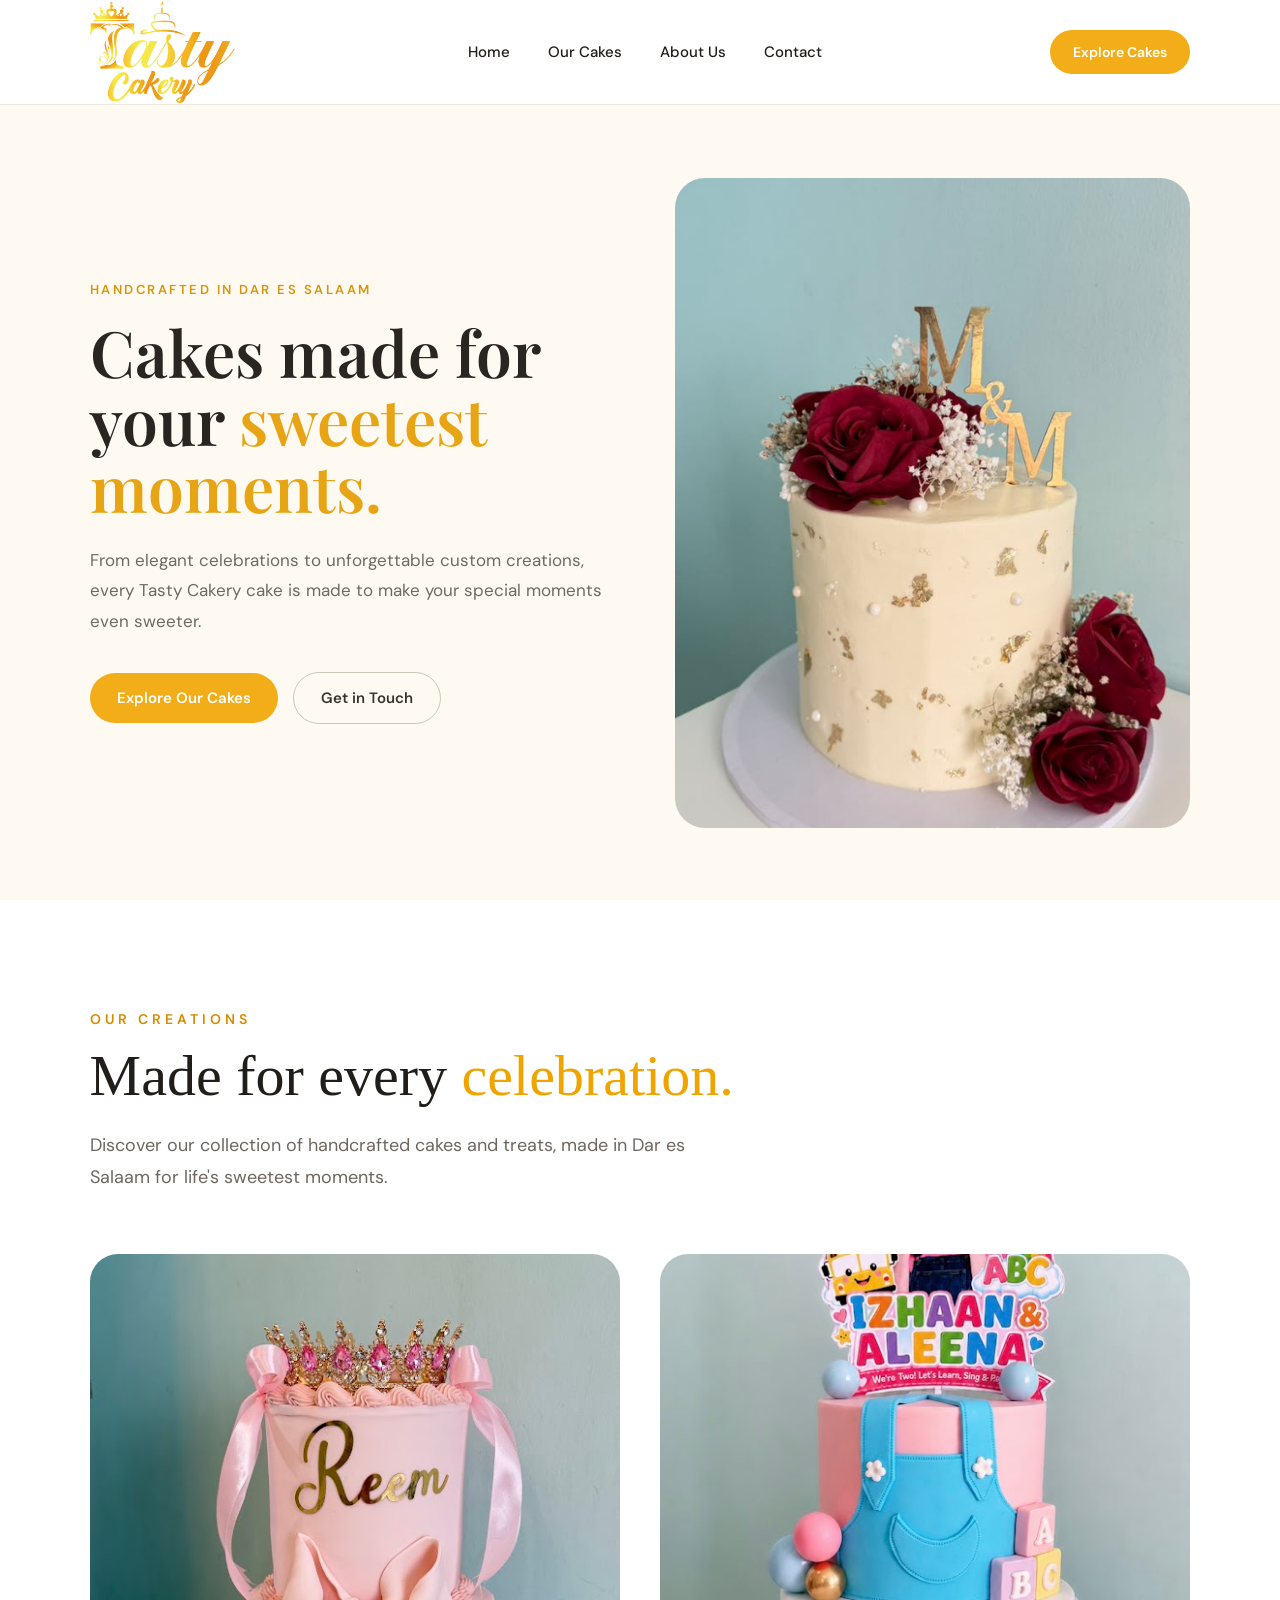
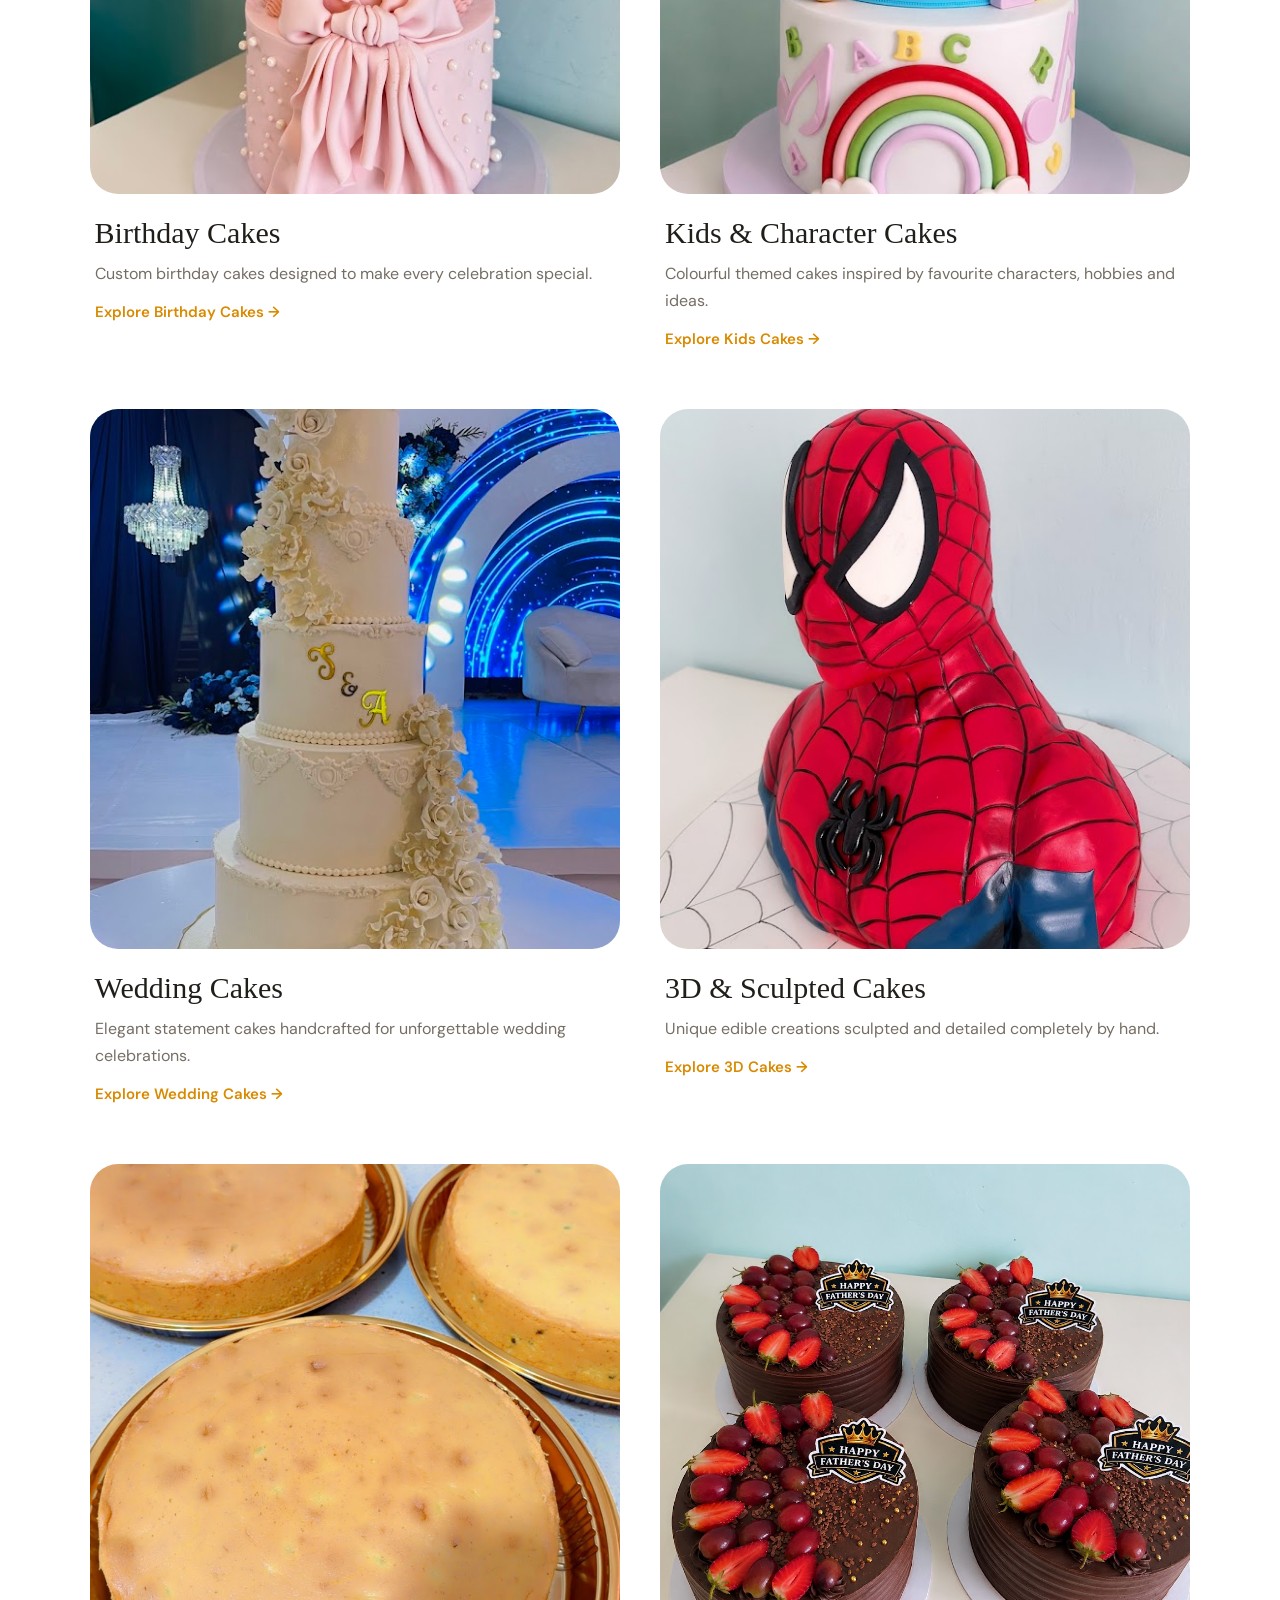
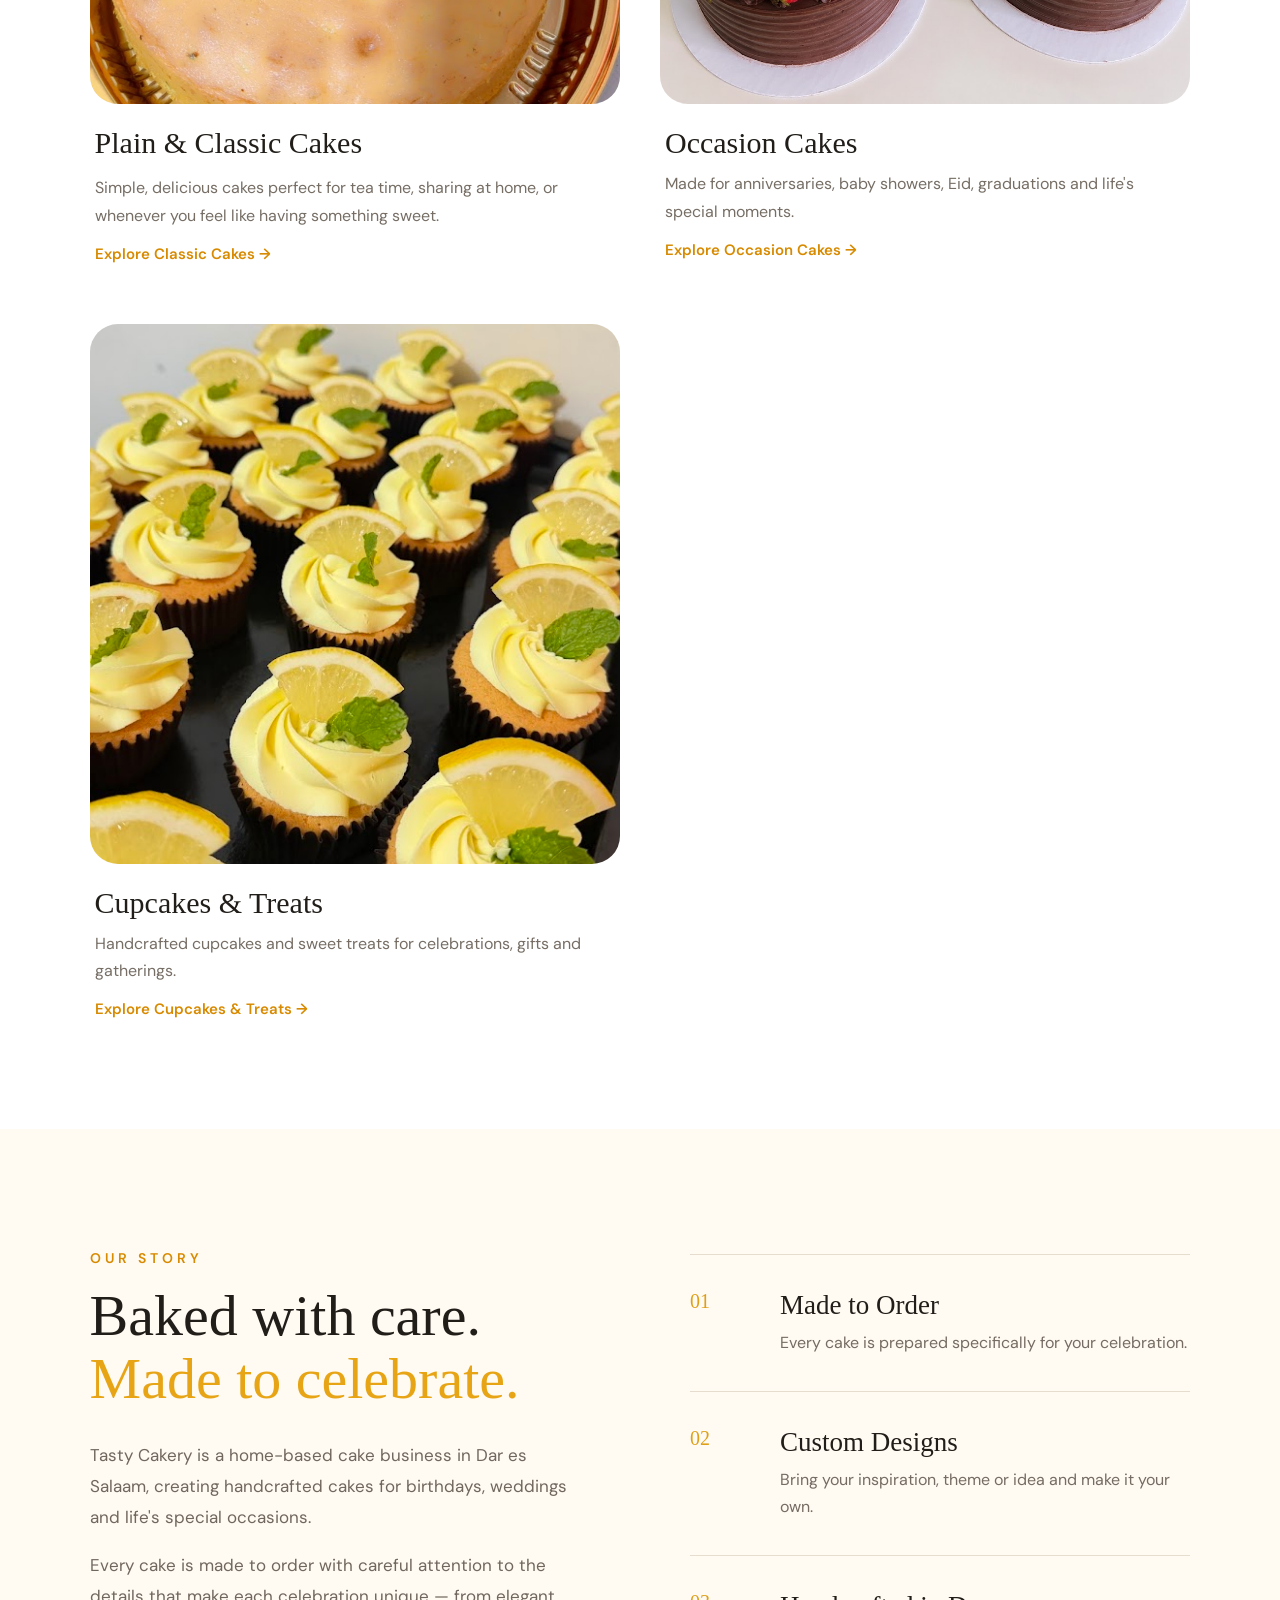
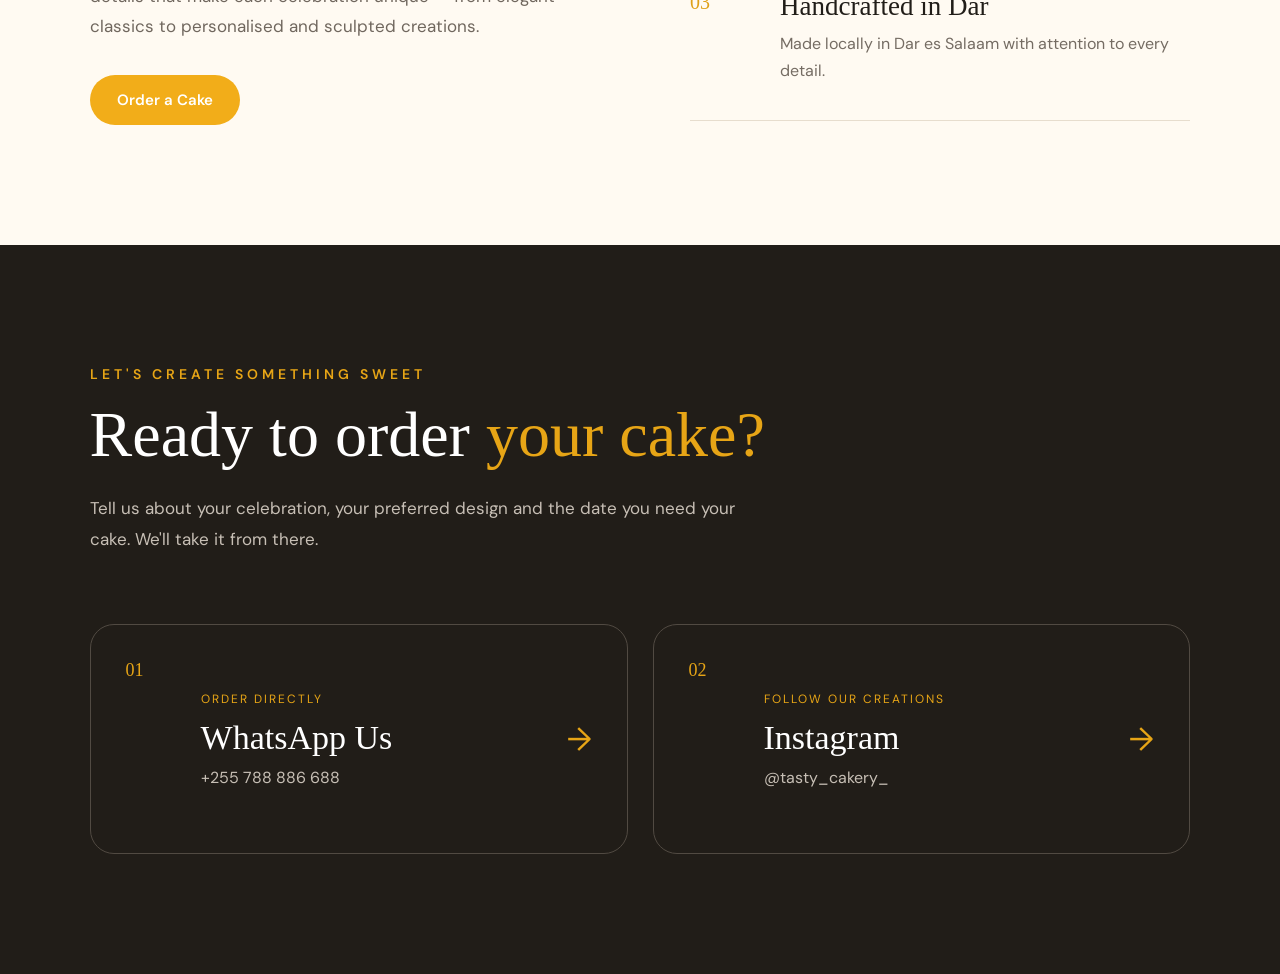
==== commit 08f386ef: "Update plain cake description and enlarge explore buttons" ====
--- a/index.html
+++ b/index.html
@@ -212,8 +212,10 @@
                         <h3>Plain & Classic Cakes</h3>
 
                         <p>
-                            Beautifully simple cakes for when you want
-                            something classic and delicious.
+                            <p>
+    Simple, delicious cakes perfect for tea time, sharing at home,
+    or whenever you feel like having something sweet.
+</p>
                         </p>
 
                         <a href="pages/plain.html">
--- a/css/styles.css
+++ b/css/styles.css
@@ -1631,4 +1631,14 @@
         grid-template-columns: 40px 1fr auto;
         padding: 25px 20px;
     }
+}
+/* ========================================
+   COLLECTION PAGE - EXPLORE MORE CAKES BUTTON
+======================================== */
+
+.custom-order .primary-button {
+    padding: 18px 34px;
+    font-size: 17px;
+    font-weight: 600;
+    border-radius: 32px;
 }
